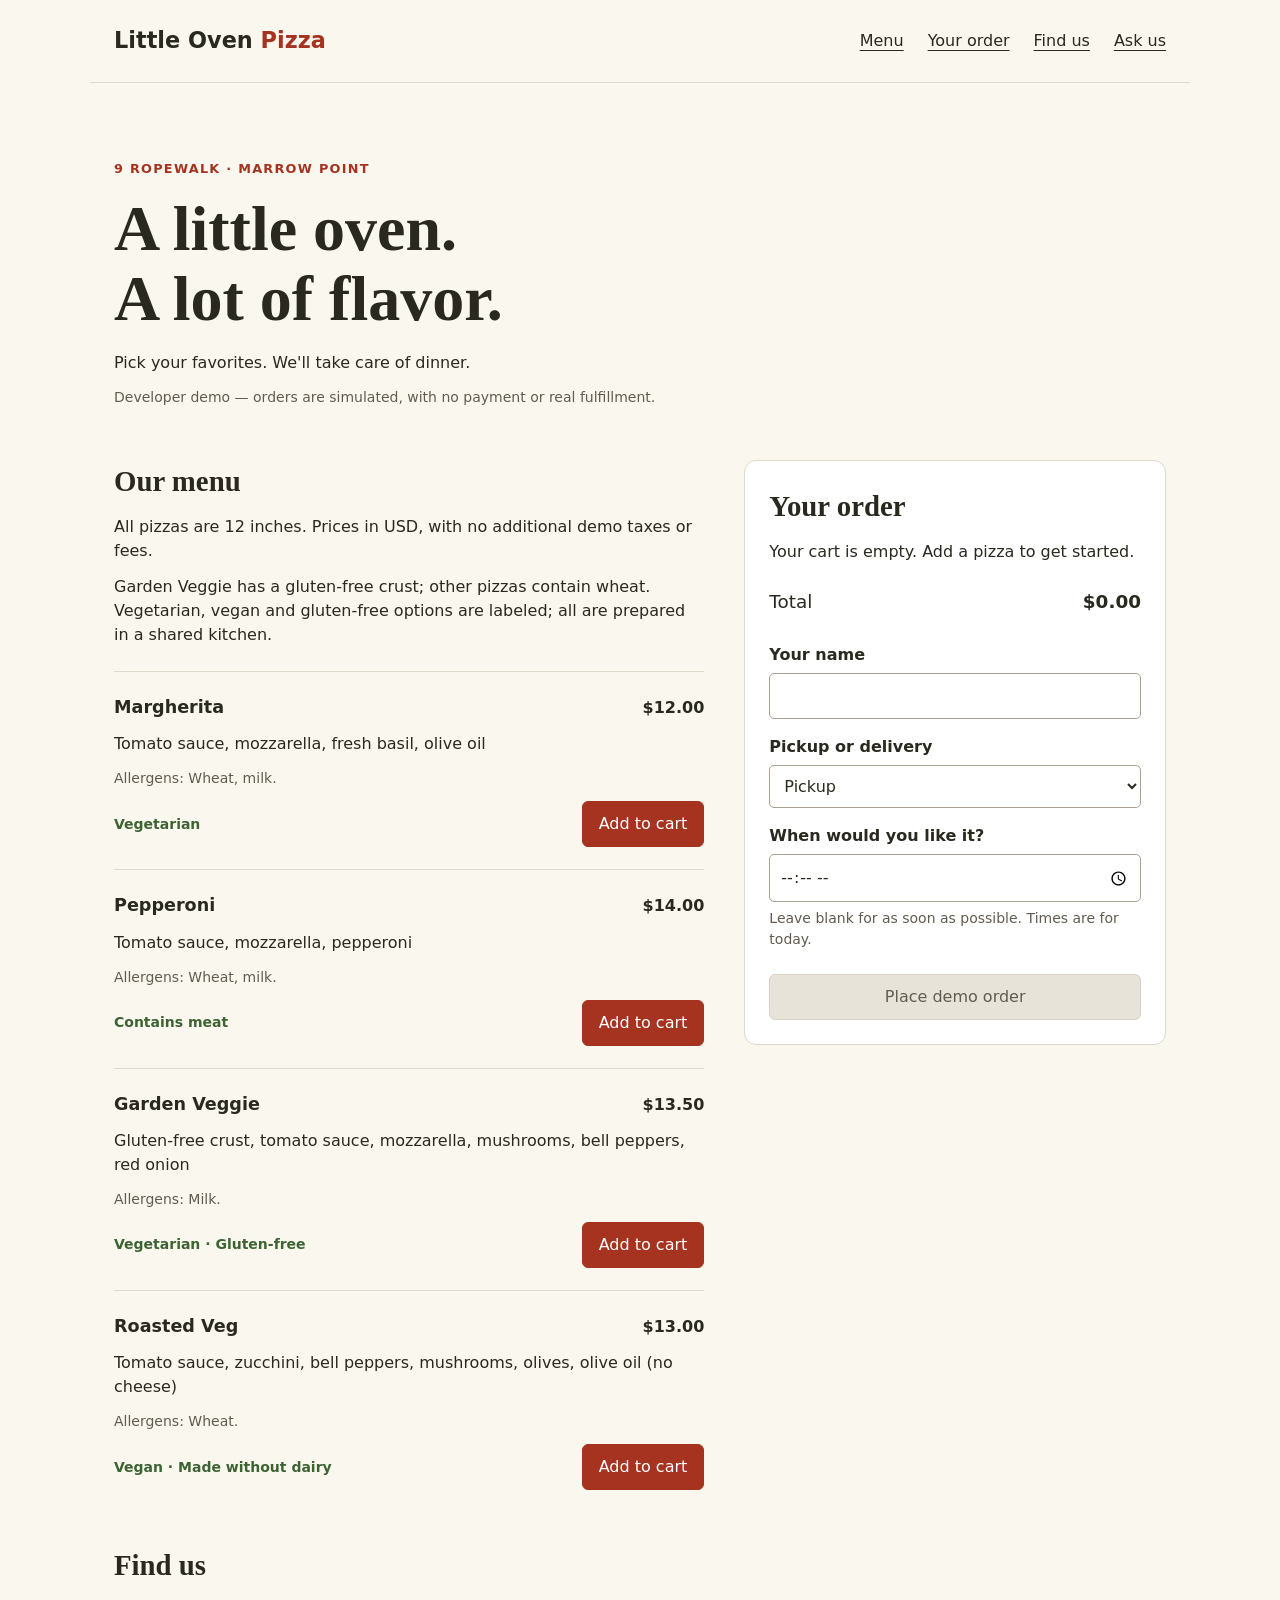
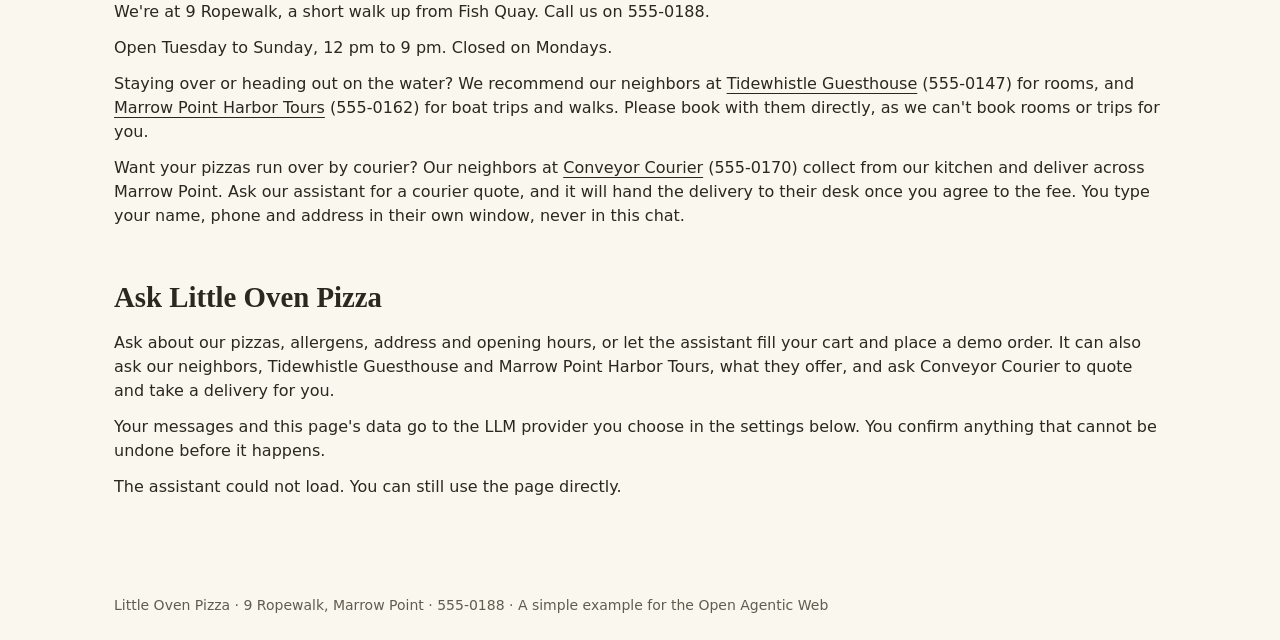
==== pizza-site/index.html @ 83de2db5 "M1: one cross-site transaction, end to end in a real browser Add courier-site, a courier dispatch de" ====
<!doctype html>
<html lang="en">
  <head>
    <meta charset="utf-8">
    <meta name="viewport" content="width=device-width, initial-scale=1">
    <meta name="description" content="Little Oven Pizza in Marrow Point: pizzas for pickup or delivery, with the menu, opening hours, a demo checkout and an assistant.">
    <title>Little Oven Pizza · Marrow Point</title>
    <link rel="stylesheet" href="styles.css">
    <script type="module" src="script.js"></script>
    <script type="module" src="site.js"></script>
  </head>
  <body>
    <header>
      <a class="brand" href="#">Little Oven <span>Pizza</span></a>
      <nav aria-label="Main navigation"><a href="#menu">Menu</a><a href="#cart">Your order</a><a href="#visit">Find us</a><a href="#assistant">Ask us</a></nav>
    </header>
    <main>
      <section class="intro" aria-labelledby="welcome">
        <p class="eyebrow">9 Ropewalk · Marrow Point</p>
        <h1 id="welcome">A little oven.<br>A lot of flavor.</h1>
        <p>Pick your favorites. We'll take care of dinner.</p>
        <p id="demo-note" class="demo-note">Developer demo — orders are simulated, with no payment or real fulfillment.</p>
      </section>
      <div class="ordering-layout">
        <section id="menu" aria-labelledby="menu-heading">
          <h2 id="menu-heading">Our menu</h2>
          <p id="menu-note">All pizzas are 12 inches. Prices in USD, with no additional demo taxes or fees.</p>
          <p id="kitchen-note">Garden Veggie has a gluten-free crust; other pizzas contain wheat. Vegetarian, vegan and gluten-free options are labeled; all are prepared in a shared kitchen.</p>
          <div id="menu-items" class="menu-items"></div>
          <noscript>Please enable JavaScript to view the menu and place a demo order.</noscript>
        </section>
        <section id="cart" class="cart" aria-labelledby="cart-heading">
          <h2 id="cart-heading">Your order</h2>
          <p id="empty-cart">Your cart is empty. Add a pizza to get started.</p>
          <ul id="cart-items" class="cart-items"></ul>
          <p class="total">Total <strong id="cart-total">$0.00</strong></p>
          <form id="checkout-form">
            <label for="customer-name">Your name</label>
            <input id="customer-name" name="customerName" autocomplete="name" required maxlength="80">
            <label for="fulfillment">Pickup or delivery</label>
            <select id="fulfillment" name="fulfillment">
              <option value="pickup">Pickup</option>
              <option id="delivery-option" value="delivery">Delivery (free in this demo)</option>
            </select>
            <div id="delivery-fields" hidden>
              <label for="address">Delivery address</label>
              <textarea id="address" name="address" autocomplete="street-address" rows="3" maxlength="300" disabled></textarea>
            </div>
            <label for="order-time">When would you like it?</label>
            <input id="order-time" name="orderTime" type="time">
            <small id="order-time-note">Leave blank for as soon as possible. Times are for today.</small>
            <button id="place-order" type="submit" disabled>Place demo order</button>
          </form>
        </section>
      </div>
      <p id="cart-status" class="visually-hidden" role="status"></p>
      <section id="confirmation" class="confirmation" aria-labelledby="confirmation-heading" tabindex="-1" hidden>
        <p class="eyebrow">Thanks for stopping by</p>
        <h2 id="confirmation-heading">Demo order received!</h2>
        <p id="order-summary"></p>
        <ul id="order-items"></ul>
        <p id="order-total"></p>
        <p>This confirmation is simulated. Refreshing the page clears it.</p>
      </section>
      <section id="visit" class="visit" aria-labelledby="visit-heading">
        <h2 id="visit-heading">Find us</h2>
        <p id="visit-note">We're at 9 Ropewalk, a short walk up from Fish Quay. Call us on 555-0188.</p>
        <p id="opening-hours">Open Tuesday to Sunday, 12 pm to 9 pm. Closed on Mondays.</p>
        <p id="around-note">Staying over or heading out on the water? We recommend our neighbors at
          <a href="https://tidewhistle.example.com/">Tidewhistle Guesthouse</a> (555-0147) for rooms, and
          <a href="https://harbortours.example.com/">Marrow Point Harbor Tours</a> (555-0162) for boat trips and walks.
          Please book with them directly, as we can't book rooms or trips for you.</p>
        <p id="courier-note">Want your pizzas run over by courier? Our neighbors at
          <a href="http://localhost:8085/">Conveyor Courier</a> (555-0170) collect from our kitchen and deliver across Marrow Point.
          Ask our assistant for a courier quote, and it will hand the delivery to their desk once you agree to the fee. You type your name, phone and address in their own window, never in this chat.</p>
      </section>
      <section id="assistant" class="assistant" aria-labelledby="assistant-heading">
        <h2 id="assistant-heading">Ask Little Oven Pizza</h2>
        <p>Ask about our pizzas, allergens, address and opening hours, or let the assistant fill your cart and place a demo order. It can also ask our neighbors, Tidewhistle Guesthouse and Marrow Point Harbor Tours, what they offer, and ask Conveyor Courier to quote and take a delivery for you.</p>
        <p class="assistant-note">Your messages and this page's data go to the LLM provider you choose in the settings below. You confirm anything that cannot be undone before it happens.</p>
        <p id="assistant-status" role="status">Connecting the assistant… If this message stays, the assistant could not load. You can still use the page directly.</p>
        <div id="agent-app">
          <div data-ns-slot="header"></div>
          <div class="assistant-panels">
            <div data-ns-slot="chat"></div>
            <div data-ns-slot="agents"></div>
          </div>
          <div data-ns-slot="settings"></div>
        </div>
      </section>
    </main>
    <footer>Little Oven Pizza · 9 Ropewalk, Marrow Point · 555-0188 · A simple example for the Open Agentic Web</footer>
  </body>
</html>
---- pizza-site/styles.css ----
:root {
  color-scheme: light;
  font-family: system-ui, sans-serif;
  color: #29291f;
  background: #faf7ef;
  line-height: 1.5;
}
* { box-sizing: border-box; }
body { margin: 0; }
header, main, footer { max-width: 1100px; margin: auto; padding: 24px; }
header { display: flex; align-items: center; justify-content: space-between; gap: 24px; border-bottom: 1px solid #ded9ca; }
a { color: inherit; text-underline-offset: 4px; }
.brand { font-size: 1.4rem; font-weight: 800; text-decoration: none; }
.brand span { color: #a63220; }
nav { display: flex; gap: 24px; }
.intro { padding: 40px 0; }
.eyebrow { font-size: .8rem; font-weight: 700; text-transform: uppercase; letter-spacing: .1em; color: #a63220; }
h1 { font-family: Georgia, serif; font-size: clamp(2.5rem, 6vw, 4rem); line-height: 1.1; margin: 16px 0; }
h2 { font-family: Georgia, serif; font-size: 1.8rem; margin: 0 0 12px; }
h3 { margin: 0; font-size: 1.1rem; }
p { margin: 12px 0; }
.demo-note, small { color: #625c50; font-size: .875rem; }
.ordering-layout { display: grid; grid-template-columns: minmax(0, 1.4fr) minmax(0, 1fr); gap: 40px; align-items: start; }
.menu-items { margin-top: 24px; }
.menu-item { border-top: 1px solid #ded9ca; padding: 22px 0; }
.item-heading, .item-actions, .cart-line, .total { display: flex; justify-content: space-between; align-items: center; gap: 12px; }
.item-heading { align-items: baseline; }
.dietary { color: #3d6333; font-size: .875rem; font-weight: 600; }
button, input, select, textarea { font: inherit; }
button { border: 1px solid #a63220; border-radius: 6px; padding: 10px 16px; background: #a63220; color: white; cursor: pointer; }
button:hover { background: #822718; }
button:disabled { background: #e8e3d8; color: #625c50; border-color: #d8d2c6; cursor: default; }
:focus-visible { outline: 3px solid #216c99; outline-offset: 3px; }
.cart { padding: 24px; border: 1px solid #ded9ca; border-radius: 12px; background: white; }
.cart-items { list-style: none; margin: 0; padding: 0; }
.cart-items li { padding: 16px 0; border-bottom: 1px solid #ded9ca; }
.quantity-controls { display: flex; align-items: center; gap: 12px; margin-top: 10px; }
.quantity-controls button { padding: 6px 12px; min-width: 36px; }
.quantity-controls .remove { margin-left: auto; background: transparent; border: 0; color: #a63220; text-decoration: underline; }
.total { font-size: 1.15rem; padding: 12px 0; }
label { display: block; font-weight: 600; margin: 16px 0 6px; }
input, select, textarea { width: 100%; padding: 10px; border: 1px solid #aaa393; border-radius: 5px; background: white; color: inherit; }
textarea { resize: vertical; }
small { display: block; margin-top: 6px; }
#place-order { width: 100%; margin-top: 24px; }
.visit { margin-top: 32px; }
.confirmation { margin-top: 32px; padding: 24px; border: 1px solid #7e946e; border-radius: 12px; background: #eff4e9; overflow-wrap: anywhere; }
footer { margin-top: 32px; font-size: .875rem; color: #625c50; }
.visually-hidden { position: absolute; width: 1px; height: 1px; padding: 0; margin: -1px; overflow: hidden; clip-path: inset(50%); white-space: nowrap; }
[hidden] { display: none !important; }
@media (max-width: 720px) {
  header, main, footer { padding: 20px; }
  header { align-items: start; }
  nav { gap: 12px; flex-wrap: wrap; }
  .ordering-layout { grid-template-columns: 1fr; gap: 24px; }
  .intro { padding: 24px 0; }
}

/* Assistant layout, from the agentify-website skill, in the site's colors. */
.assistant { margin-top: 48px; }

/* The runtime reads these variables for its chat, settings and agent panels.
   The chat background below also uses --ns-bg. White text sits on --ns-primary (the
   visitor's messages, Send, and the chat form and settings buttons) and on --ns-accent
   (Send while a turn is steered), so both use the site's dark reds.
   --ns-accent also underlines the chat header. */
#agent-app {
  --ns-font: system-ui, sans-serif;
  --ns-bg: #ffffff;
  --ns-fg: #29291f;
  --ns-primary: #a63220;
  --ns-accent: #822718;
  --ns-border: #ded9ca;
  --ns-panelbg: #ffffff;
  --ns-msgbg: #faf7ef;
  --ns-muted: #625c50;
}

.assistant-panels {
  display: grid;
  grid-template-columns: minmax(0, 1fr) 240px;
  gap: 16px;
  margin-top: 16px;
}

/* Set the height once the runtime has mounted the chat, so a failed load leaves no
   empty box. */
#agent-app.ns-composed-app [data-ns-slot="chat"] { height: 720px; }
/* The runtime gives the chat no background of its own. Keep --ns-msgbg different from
   --ns-bg, or bot replies lose their bubble. */
#agent-app .ns-chat { background: var(--ns-bg); }

/* Site-wide form rules often stretch the runtime's own controls. Undo them here. */
#agent-app input[type="checkbox"],
#agent-app input[type="radio"] { width: auto; }
#agent-app .ns-header { flex-wrap: wrap; }
/* Site label rules add margins and bold text, and the inputs inside the labels inherit
   the weight. */
#agent-app .ns-settings-body label { margin: 4px 0; font-weight: 400; }
/* Chat forms label radio groups with a legend, so site legend fonts would reach them. */
#agent-app .ns-w-label { font-family: inherit; }
/* Site label rules add margins to chat form fields and make their options bold. */
#agent-app .ns-widget label { margin: 0; }
#agent-app .ns-w-radio label,
#agent-app .ns-w-multi label,
#agent-app .ns-w-toggle { font-weight: 400; }
/* The runtime sizes radio and multi-choice options but not the checkbox label. */
#agent-app .ns-w-toggle { font-size: 13px; }
/* The runtime spaces its buttons with gap. A site's button margin pushes Send below the input. */
#agent-app button { margin: 0; }
/* Chat choices are buttons with a light background. A site's button color can hide their
   titles. */
#agent-app .ns-w-choice { color: var(--ns-fg); }
/* A site's button:hover background also reaches the runtime's plain buttons, behind
   their dark text. Keep the runtime's own backgrounds. */
#agent-app .ns-devtoggle:not(.on):hover,
#agent-app .ns-modal-close:hover { background: transparent; }
#agent-app .ns-w-choice:disabled:hover { background: #fafbfc; }
/* The runtime's message rule hides the partner consent card's own background, and its
   Decline label then has too little contrast. */
#agent-app .ns-consent { background: #fffbeb; }
/* While a consent card waits, the status line above it already says "Contacting", though
   nothing has been sent. Hide it until the visitor answers. */
#agent-app .ns-msgs:has(.ns-consent-actions) > .ns-turn-status { display: none; }
/* Long links in a reply would run out of the bubble on a phone. "anywhere" would also
   let the consent card's buttons shrink and split their labels. */
#agent-app .ns-msg { overflow-wrap: break-word; }
/* On a phone the consent card is too narrow for its three buttons in one row, and
   "Always allow" breaks onto two lines. Keep each label whole and wrap the row. */
#agent-app .ns-consent-actions { flex-wrap: wrap; }
#agent-app .ns-consent-actions button { white-space: nowrap; }

/* site.js and the runtime add their confirmation dialogs to <body>, outside #agent-app.
   Site h2 rules reach the heading, and the two buttons touch. A right margin keeps
   wrapped buttons lined up on the left. */
body > dialog h2 { margin: 0 0 12px; font: 700 1.25em system-ui, sans-serif; }
body > dialog button { margin-right: 8px; }
/* site.js's dialog: the details in two columns, and a plain decline button, so the two
   choices do not look the same. */
.assistant-review { max-width: 640px; width: 85%; max-height: 85vh; overflow: auto; border: 1px solid #888; border-radius: 12px; padding: 24px; font: 16px system-ui, sans-serif; }
.assistant-review dl { display: grid; grid-template-columns: fit-content(40%) 1fr; gap: 4px 16px; margin: 12px 0; }
.assistant-review dt { font-weight: 600; }
.assistant-review dd { margin: 0; overflow-wrap: anywhere; }
.assistant-review details { margin: 12px 0; }
.assistant-review pre { white-space: pre-wrap; overflow-wrap: anywhere; }
.assistant-review .assistant-decline { background: transparent; color: inherit; border: 1px solid currentColor; }

@media (max-width: 760px) {
  .assistant-panels { grid-template-columns: 1fr; }
  /* On a phone, each detail goes under its label, so a long address is not split. */
  .assistant-review dl { grid-template-columns: 1fr; gap: 0; }
  .assistant-review dd { margin-bottom: 8px; }
}
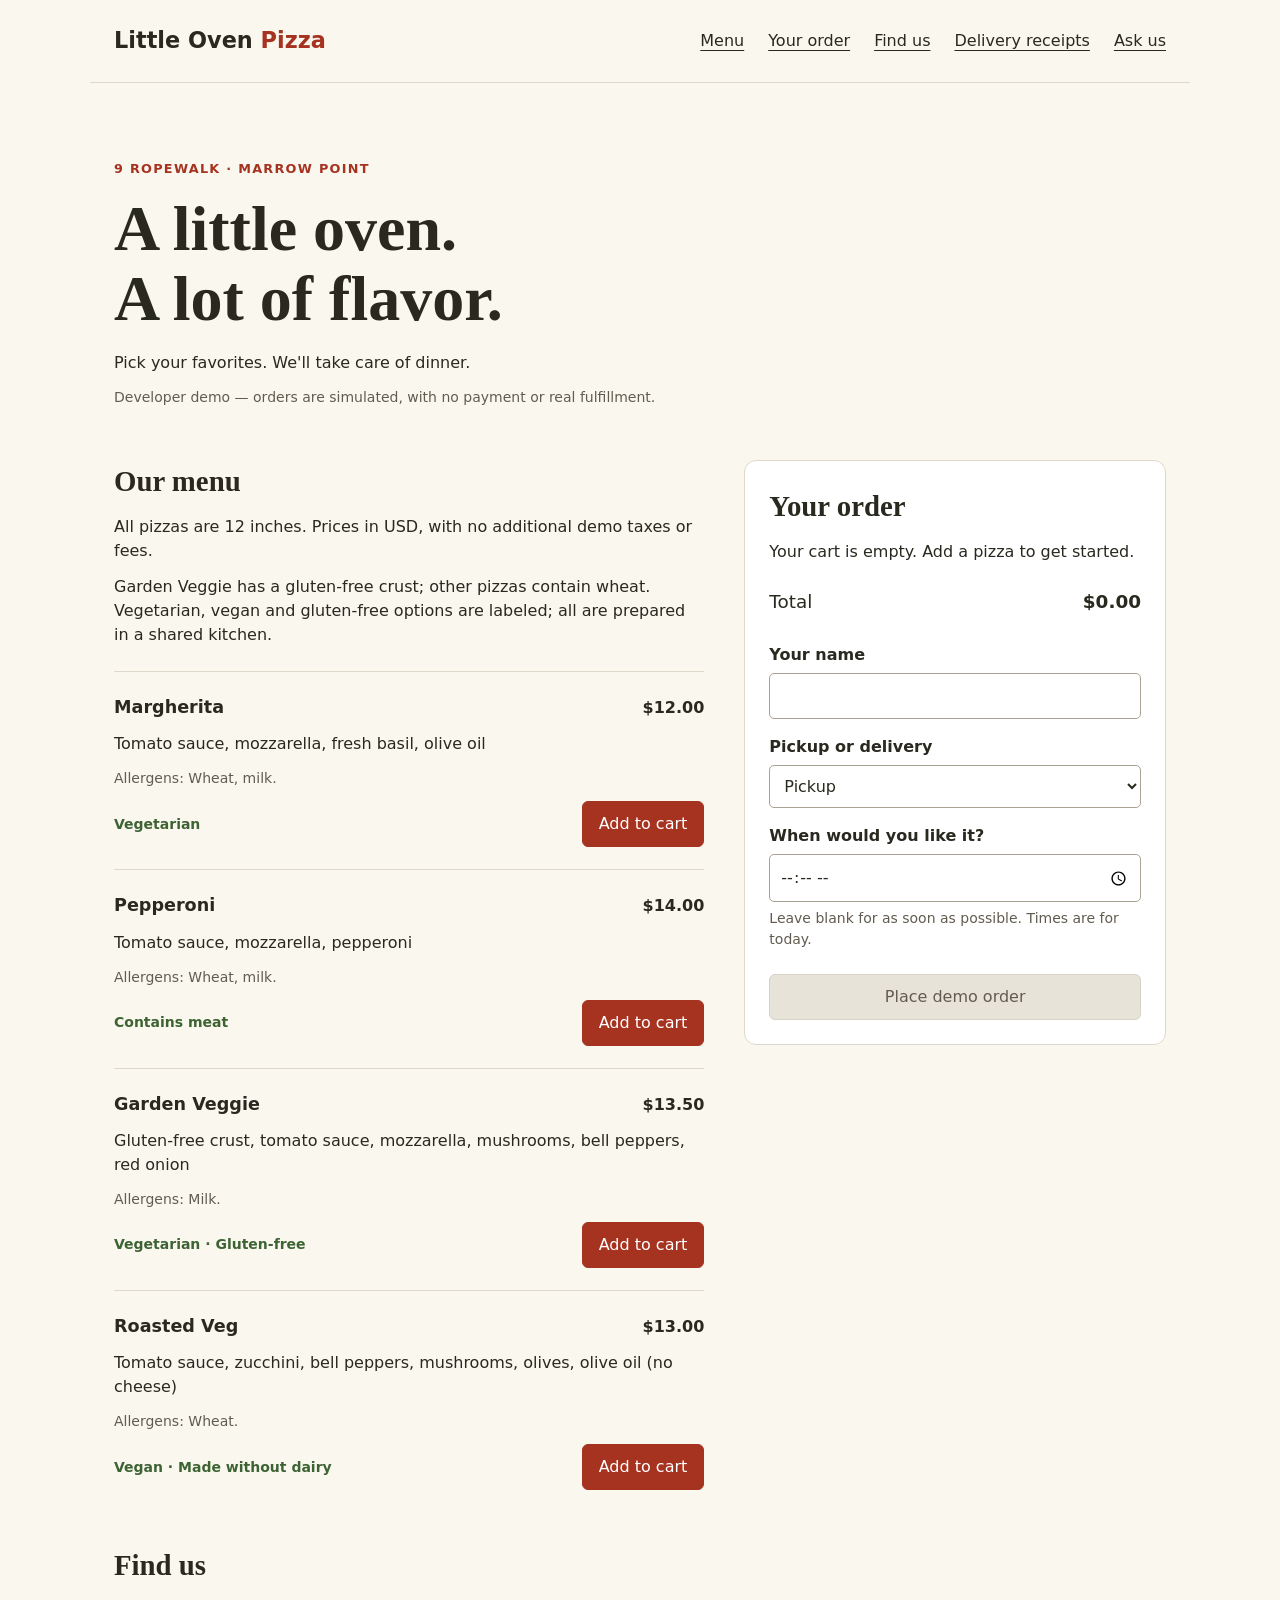
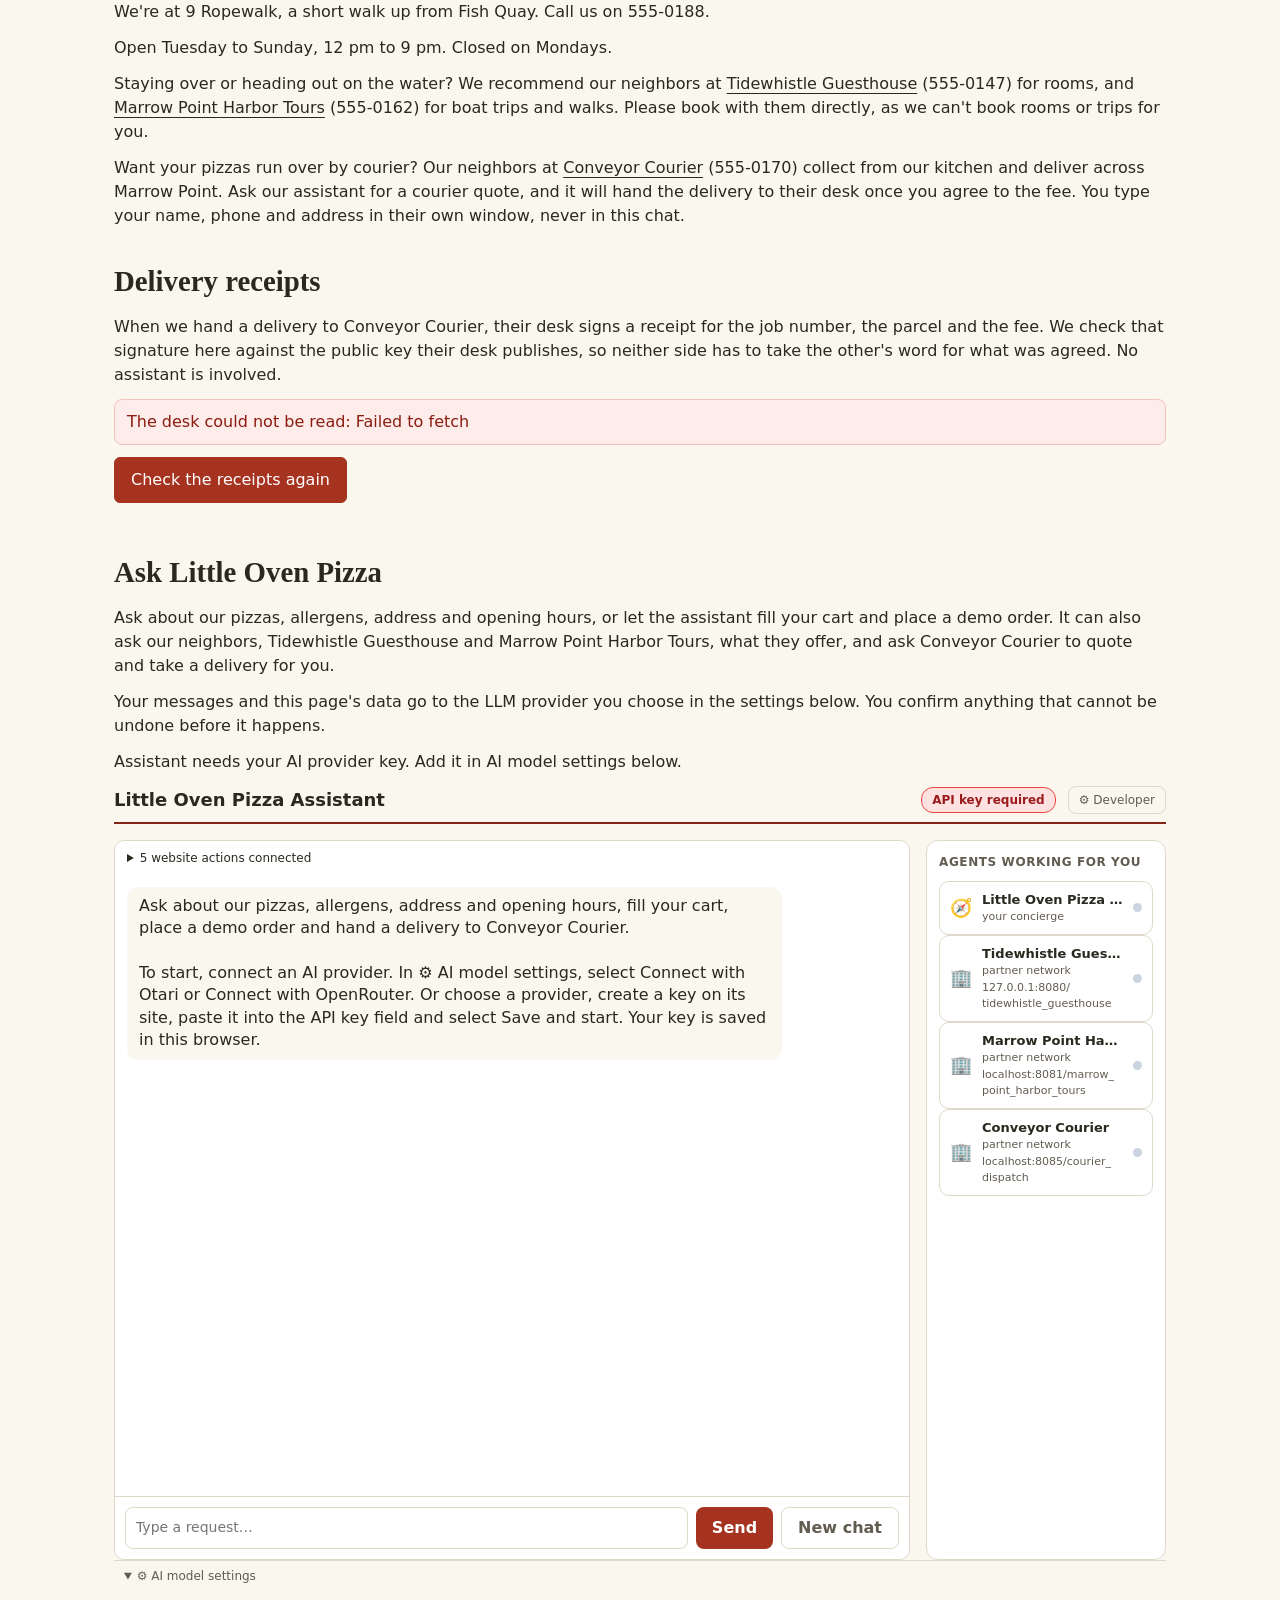
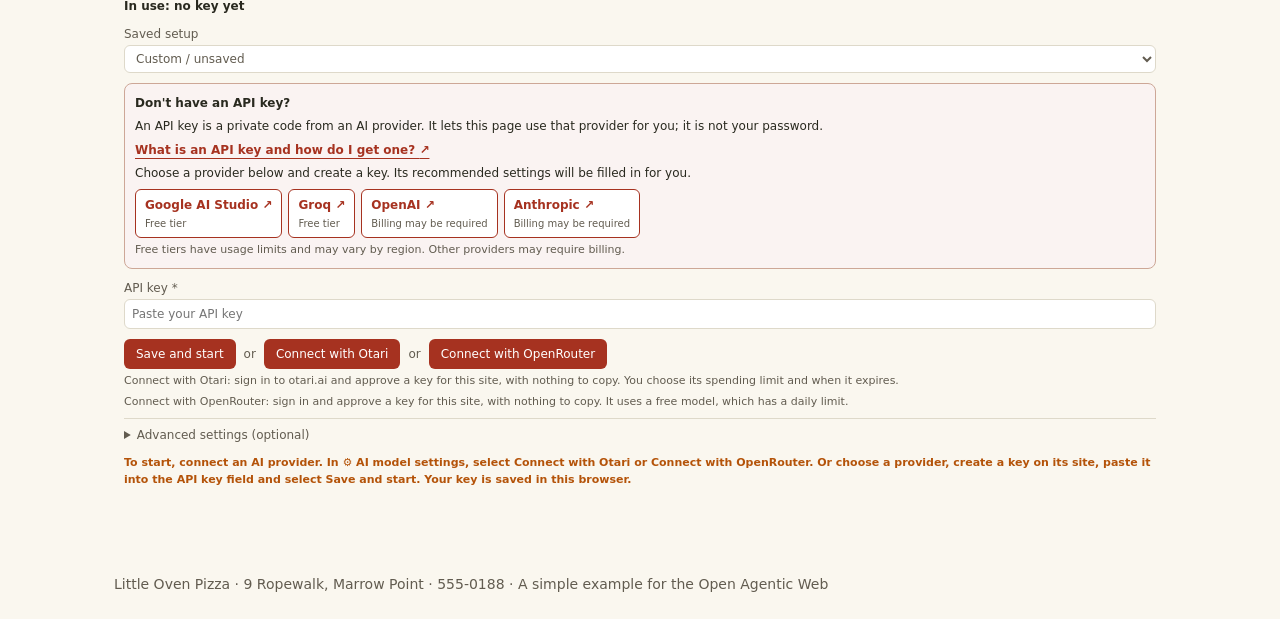
==== commit 9ad7d877: "M2-4: both sites verify the desk's receipts in the browser Each site gains a receipts section that r" ====
--- a/pizza-site/index.html
+++ b/pizza-site/index.html
@@ -6,13 +6,15 @@
     <meta name="description" content="Little Oven Pizza in Marrow Point: pizzas for pickup or delivery, with the menu, opening hours, a demo checkout and an assistant.">
     <title>Little Oven Pizza · Marrow Point</title>
     <link rel="stylesheet" href="styles.css">
+    <link rel="stylesheet" href="receipt-ledger.css">
     <script type="module" src="script.js"></script>
     <script type="module" src="site.js"></script>
+    <script type="module" src="receipt-page.js"></script>
   </head>
   <body>
     <header>
       <a class="brand" href="#">Little Oven <span>Pizza</span></a>
-      <nav aria-label="Main navigation"><a href="#menu">Menu</a><a href="#cart">Your order</a><a href="#visit">Find us</a><a href="#assistant">Ask us</a></nav>
+      <nav aria-label="Main navigation"><a href="#menu">Menu</a><a href="#cart">Your order</a><a href="#visit">Find us</a><a href="#receipts">Delivery receipts</a><a href="#assistant">Ask us</a></nav>
     </header>
     <main>
       <section class="intro" aria-labelledby="welcome">
@@ -62,6 +64,7 @@
         <p id="order-total"></p>
         <p>This confirmation is simulated. Refreshing the page clears it.</p>
       </section>
+      <section id="delivery-mandate" class="confirmation" aria-live="polite" hidden></section>
       <section id="visit" class="visit" aria-labelledby="visit-heading">
         <h2 id="visit-heading">Find us</h2>
         <p id="visit-note">We're at 9 Ropewalk, a short walk up from Fish Quay. Call us on 555-0188.</p>
@@ -73,6 +76,12 @@
         <p id="courier-note">Want your pizzas run over by courier? Our neighbors at
           <a href="http://localhost:8085/">Conveyor Courier</a> (555-0170) collect from our kitchen and deliver across Marrow Point.
           Ask our assistant for a courier quote, and it will hand the delivery to their desk once you agree to the fee. You type your name, phone and address in their own window, never in this chat.</p>
+      </section>
+      <section id="receipts" class="visit" aria-labelledby="receipts-heading">
+        <h2 id="receipts-heading">Delivery receipts</h2>
+        <p id="receipts-note">When we hand a delivery to Conveyor Courier, their desk signs a receipt for the job number, the parcel and the fee. We check that signature here against the public key their desk publishes, so neither side has to take the other's word for what was agreed. No assistant is involved.</p>
+        <div id="receipts-ledger"></div>
+        <button id="refresh-receipts" type="button">Check the receipts again</button>
       </section>
       <section id="assistant" class="assistant" aria-labelledby="assistant-heading">
         <h2 id="assistant-heading">Ask Little Oven Pizza</h2>
--- a/pizza-site/receipt-ledger.css
+++ b/pizza-site/receipt-ledger.css
@@ -0,0 +1,24 @@
+/* The reconciliation ledger. Shared by both sites, byte for byte, so the two pages show
+   the same verdicts the same way. Colours here are semantic, not brand: green means the
+   signature matched, red means it did not, amber means the key is missing, grey means the
+   receipt was never signed. Each site's own palette stays in its own stylesheet. */
+
+.ledger-summary { font-weight: 600; }
+.ledger-keys, .ledger-privacy, .ledger-note { font-size: .8125rem; opacity: .8; }
+.ledger-error { color: #8a1c10; background: #fdecea; border: 1px solid #f2c4bd; border-radius: 8px; padding: 10px 12px; }
+
+.ledger-table { width: 100%; border-collapse: collapse; font-size: .875rem; margin: 12px 0; }
+.ledger-table th, .ledger-table td { text-align: left; vertical-align: top; padding: 8px 10px; border-bottom: 1px solid rgba(128, 128, 128, .3); }
+.ledger-table th { font-size: .75rem; text-transform: uppercase; letter-spacing: .06em; opacity: .75; }
+.ledger-table td:first-child { font-family: ui-monospace, SFMono-Regular, Menlo, monospace; font-size: .75rem; word-break: break-all; }
+.ledger-table td:nth-child(5) { font-family: ui-monospace, SFMono-Regular, Menlo, monospace; font-size: .75rem; }
+
+.ledger-verdict { display: block; }
+.ledger-verified { color: #1c6b3a; }
+.ledger-changed { color: #8a1c10; }
+.ledger-no-key { color: #8a5a00; }
+.ledger-unsigned { color: #5a5a52; }
+.ledger-note { display: block; max-width: 26ch; }
+
+.ledger-tamper { margin-top: 6px; font-size: .75rem; padding: 4px 8px; }
+.ledger-tamper-result { display: block; margin-top: 6px; font-size: .75rem; color: #8a5a00; max-width: 26ch; }
